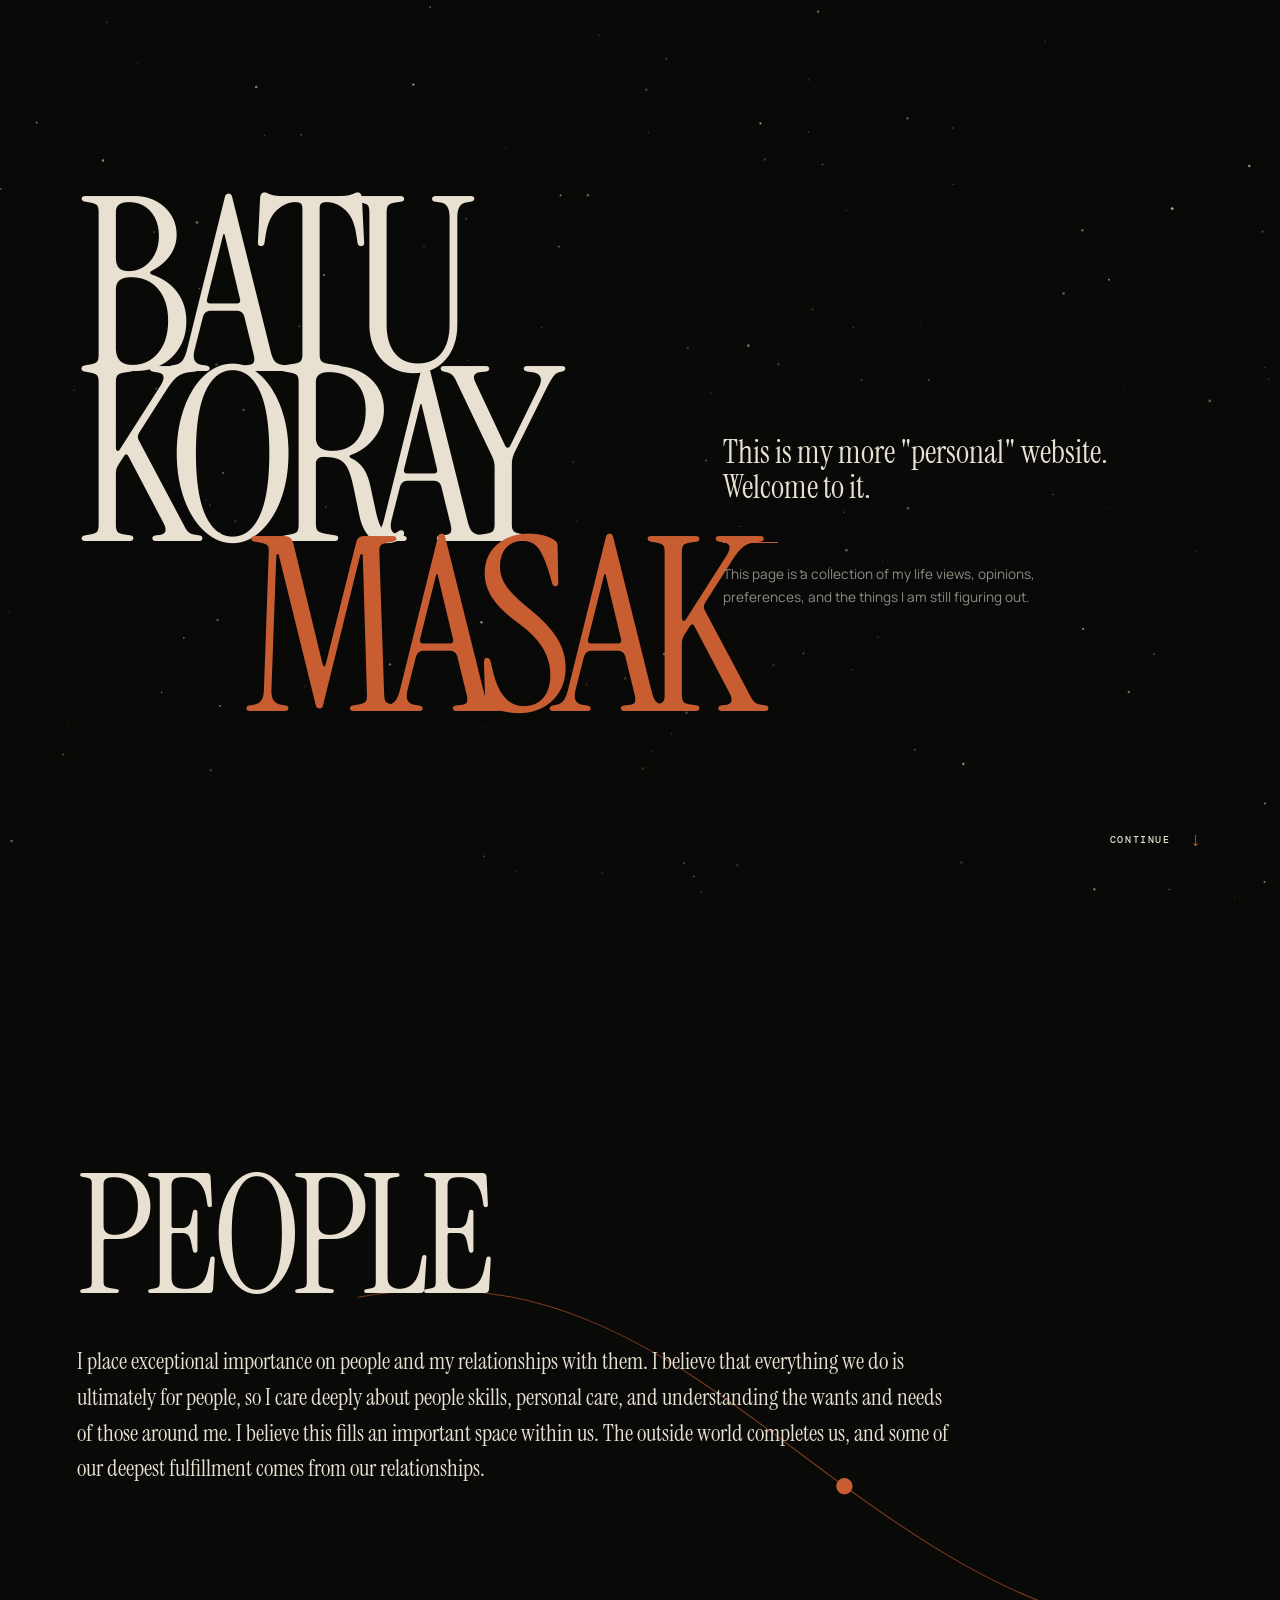
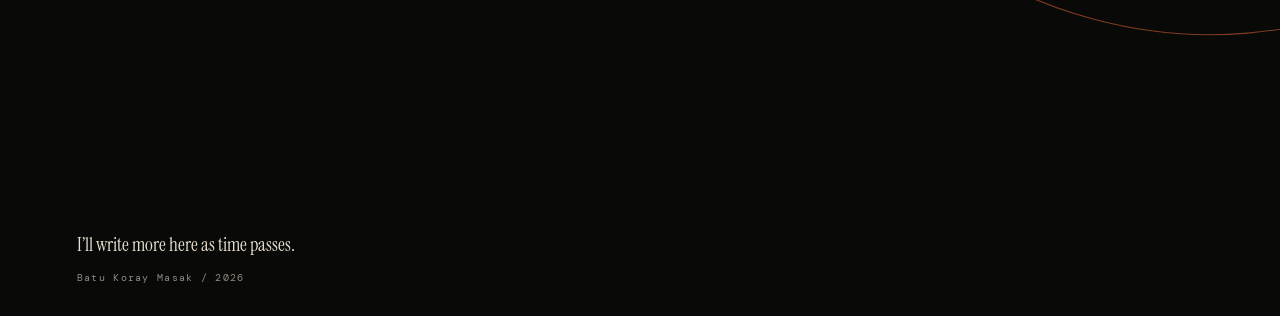
==== personal/index.html @ 29497f5e "feat: add personal website section with dynamic starfield background and updated hero content" ====
<!doctype html>
<html lang="en">
<head>
  <meta charset="utf-8">
  <meta name="viewport" content="width=device-width, initial-scale=1">
  <meta name="description" content="A personal page for Batu Koray Masak, a work in progress.">
  <meta name="theme-color" content="#090908">
  <title>Batu Koray Masak, Personal Page</title>
  <link rel="preconnect" href="https://fonts.googleapis.com">
  <link rel="preconnect" href="https://fonts.gstatic.com" crossorigin>
  <link href="https://fonts.googleapis.com/css2?family=DM+Mono:wght@400;500&family=Instrument+Serif:ital@0;1&family=Manrope:wght@400;500;600&display=swap" rel="stylesheet">
  <link rel="stylesheet" href="styles.css">
</head>
<body>
  <a class="skip-link" href="#main">Skip to content</a>
  <canvas id="starfield" aria-hidden="true"></canvas>

  <main id="main">
    <section class="hero" id="top" aria-labelledby="hero-title">
      <div class="hero-title" data-reveal>
        <h1 id="hero-title"><span>Batu Koray</span><span>Masak</span></h1>
      </div>
      <div class="hero-copy" data-reveal>
        <p class="hero-lede">This is my more "personal" website. Welcome to it.</p>
        <div class="rule"></div>
        <p class="hero-note">This page is a collection of my life views, opinions, preferences, and the things I am still figuring out.</p>
      </div>
      <a class="hero-scroll" href="#people"><span>Continue</span><span aria-hidden="true">↓</span></a>
    </section>

    <section class="section people-section" id="people" aria-labelledby="people-title">
      <div class="open-list" data-reveal>
        <article class="open-row people-row">
          <div class="row-heading"><h2 id="people-title">People</h2></div>
          <p>I place exceptional importance on people and my relationships with them. I believe that everything we do is ultimately for people, so I care deeply about people skills, personal care, and understanding the wants and needs of those around me. I believe this fills an important space within us. The outside world completes us, and some of our deepest fulfillment comes from our relationships.</p>
        </article>
      </div>
      <svg class="section-orbit people-orbit" viewBox="0 0 1000 500" aria-hidden="true">
        <path d="M-40 85 C190 20 330 155 475 260 S790 470 1045 355"></path>
        <circle cx="475" cy="260" r="8"></circle>
      </svg>
    </section>
  </main>

  <footer class="site-footer">
    <p class="footer-note">I’ll write more here as time passes.</p>
    <p class="footer-meta">Batu Koray Masak / 2026</p>
  </footer>

  <script src="main.js"></script>
</body>
</html>
---- personal/styles.css ----
:root {
  --space: #090908;
  --bone: #e8e0d0;
  --muted: #918c81;
  --rust: #c85d31;
  --line: rgba(232, 224, 208, .24);
  --display: "Instrument Serif", Georgia, serif;
  --sans: "Manrope", Arial, sans-serif;
  --mono: "DM Mono", monospace;
  --ease: cubic-bezier(.16, 1, .3, 1);
}

* { box-sizing: border-box; }
html { scroll-behavior: smooth; background: var(--space); }
body { margin: 0; overflow-x: hidden; background: var(--space); color: var(--bone); font-family: var(--sans); }
body::after { content: ""; position: fixed; inset: 0; z-index: 1; pointer-events: none; background: linear-gradient(180deg, rgba(9, 9, 8, .1), rgba(9, 9, 8, .32)); }
a { color: inherit; }
#starfield { position: fixed; inset: 0; z-index: 0; width: 100%; height: 100%; pointer-events: none; }
main { position: relative; z-index: 2; }
.site-footer { position: relative; z-index: 2; padding: 2rem clamp(1.2rem, 6vw, 7.5rem); }

.skip-link { position: fixed; z-index: 20; left: 1rem; top: -4rem; padding: .7rem .9rem; background: var(--bone); color: var(--space); font: .7rem var(--mono); text-decoration: none; }
.skip-link:focus { top: 1rem; }
.hero-scroll { color: var(--bone); font: 500 .65rem var(--mono); letter-spacing: .16em; text-decoration: none; text-transform: uppercase; }

.hero { position: relative; min-height: 100svh; padding: 6rem clamp(1.2rem, 6vw, 7.5rem) 5rem; display: grid; grid-template-columns: minmax(0, 1fr) minmax(260px, 30rem); align-items: center; gap: clamp(2rem, 8vw, 9rem); overflow: hidden; }
.hero-title { position: relative; z-index: 1; }
.hero h1 { margin: 0; color: var(--bone); font: 400 clamp(7rem, 19vw, 20rem)/.7 var(--display); letter-spacing: -.08em; text-transform: uppercase; }
.hero h1 span { display: block; }
.hero h1 span:last-child { margin-left: clamp(3rem, 13vw, 14rem); color: var(--rust); }
.hero-copy { position: relative; z-index: 1; max-width: 30rem; margin-top: 8rem; }
.hero-lede { max-width: 27rem; margin: 0; color: var(--bone); font: 400 clamp(1.55rem, 2.5vw, 2.5rem)/1.1 var(--display); }
.rule { width: 3.4rem; height: 1px; margin: 2.3rem 0 1.2rem; background: var(--rust); }
.hero-note { max-width: 22rem; margin: 0; color: var(--muted); font-size: .85rem; line-height: 1.7; }
.hero-scroll { position: absolute; right: clamp(1.2rem, 6vw, 7.5rem); bottom: 3rem; display: flex; gap: 1.2rem; align-items: center; }
.hero-scroll span:last-child { color: var(--rust); font-size: 1.2rem; transition: transform .3s var(--ease); }
.hero-scroll:hover span:last-child { transform: translateY(5px); }
.section-orbit { position: absolute; pointer-events: none; fill: none; stroke: rgba(200, 93, 49, .62); stroke-width: 1; }
.section-orbit circle { fill: var(--rust); stroke: none; }

.section { position: relative; min-height: 100svh; padding: 10rem clamp(1.2rem, 6vw, 7.5rem) 8rem; display: grid; grid-template-columns: minmax(15rem, .75fr) minmax(0, 1.25fr); gap: clamp(2rem, 8vw, 9rem); align-items: center; overflow: hidden; }
.people-section { grid-template-columns: minmax(0, 1fr); gap: 0; align-items: start; }
.open-list { position: relative; z-index: 1; max-width: 72rem; }
.open-row { position: relative; display: block; padding: clamp(3.5rem, 8vw, 7rem) 0; }
.open-row + .open-row { margin-top: 1rem; }
.open-row h2, .open-row h3 { margin: 0; color: var(--bone); letter-spacing: -.05em; text-transform: uppercase; }
.open-row h2 { font: 400 clamp(5rem, 13vw, 13rem)/.9 var(--display); }
.open-row h3 { font: 400 clamp(4.25rem, 11vw, 11rem)/.9 var(--display); }
.open-row p { max-width: 55rem; margin: 2rem 0 0; color: var(--bone); font: 400 clamp(1.2rem, 1.8vw, 1.7rem)/1.55 var(--display); }
.people-orbit { right: -8%; bottom: 3%; width: 80%; height: 66%; }
.footer-note { margin: 0 0 .8rem; color: var(--bone); font: 400 1.2rem/1.35 var(--display); }
.footer-meta { margin: 0; color: var(--muted); font: .62rem var(--mono); letter-spacing: .13em; }

[data-reveal] { opacity: 0; transform: translateY(1.4rem); transition: opacity .8s ease, transform 1s var(--ease); }
[data-reveal].is-visible { opacity: 1; transform: none; }
:focus-visible { outline: 1px solid var(--rust); outline-offset: .35rem; }

@media (max-width: 800px) {
  .hero { min-height: 100svh; padding-top: 4rem; display: block; }
  .hero h1 { font-size: clamp(6.7rem, 26vw, 12rem); }
  .hero h1 span:last-child { margin-left: 18vw; }
  .hero-copy { margin-top: 5rem; max-width: 21rem; }
  .hero-lede { font-size: 2rem; }
  .hero-scroll { right: 1.2rem; bottom: 2rem; }
  .section { min-height: 0; padding-top: 8rem; padding-bottom: 8rem; display: block; }
  .open-row { padding: 3.5rem 0; }
  .open-row p { max-width: 28rem; }
  .people-orbit { right: -55%; bottom: 15%; width: 145%; }
}

@media (prefers-reduced-motion: reduce) {
  html { scroll-behavior: auto; }
  [data-reveal] { opacity: 1; transform: none; transition: none; }
}
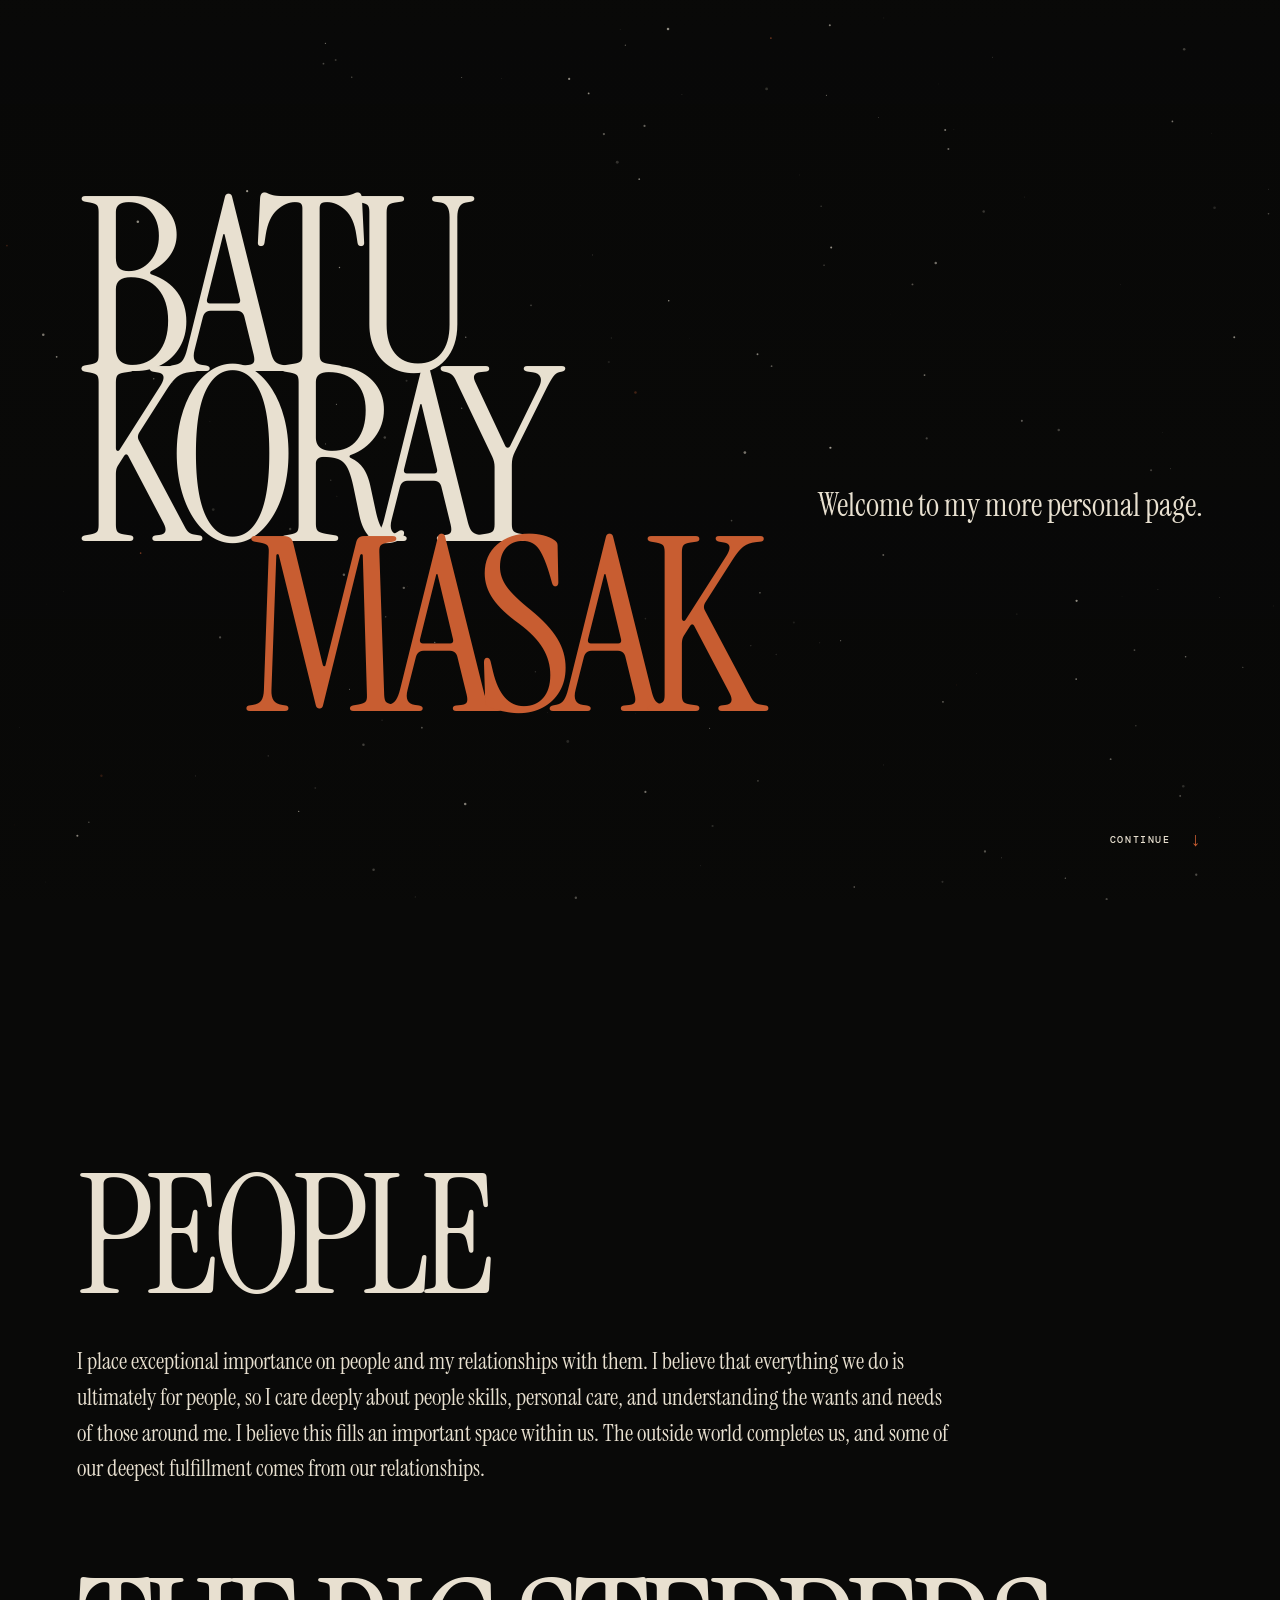
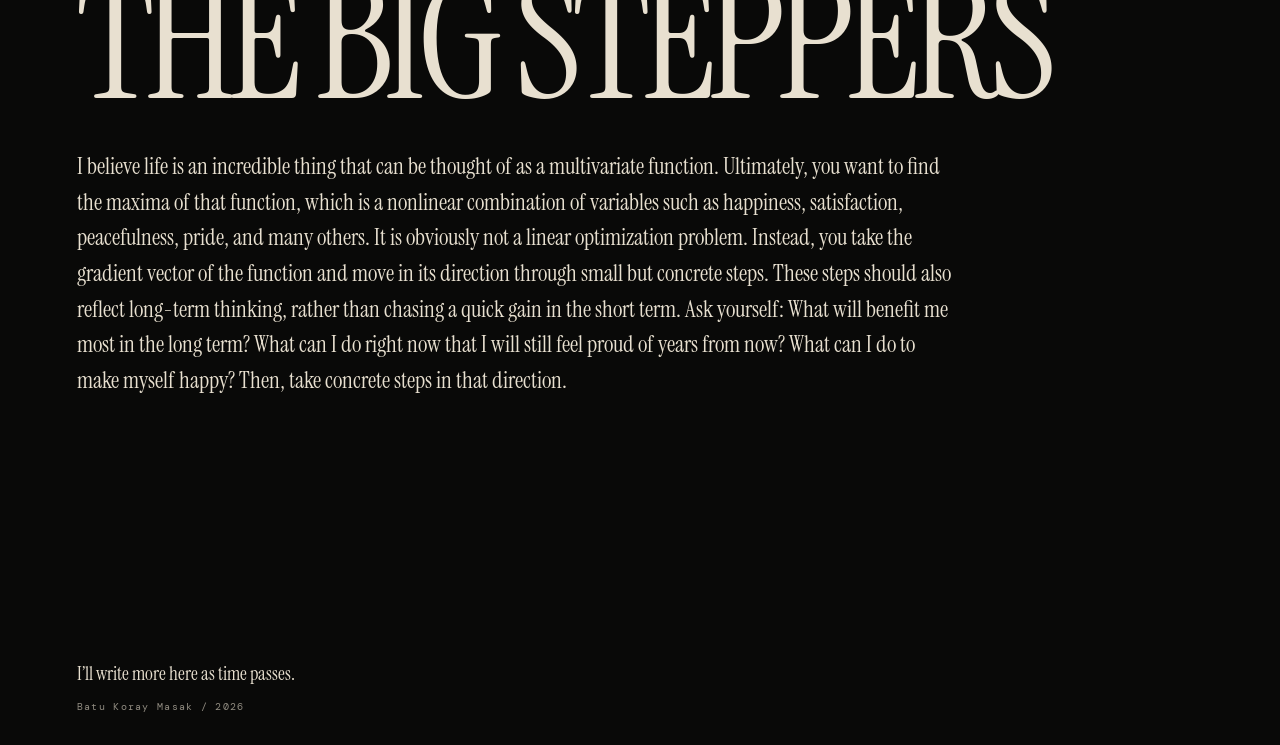
==== commit 3409d5a4: "feat: refine hero section content and add standalone section for 'The Big Steppers'" ====
--- a/personal/index.html
+++ b/personal/index.html
@@ -21,9 +21,7 @@
         <h1 id="hero-title"><span>Batu Koray</span><span>Masak</span></h1>
       </div>
       <div class="hero-copy" data-reveal>
-        <p class="hero-lede">This is my more "personal" website. Welcome to it.</p>
-        <div class="rule"></div>
-        <p class="hero-note">This page is a collection of my life views, opinions, preferences, and the things I am still figuring out.</p>
+        <p class="hero-lede">Welcome to my more personal page.</p>
       </div>
       <a class="hero-scroll" href="#people"><span>Continue</span><span aria-hidden="true">↓</span></a>
     </section>
@@ -35,10 +33,15 @@
           <p>I place exceptional importance on people and my relationships with them. I believe that everything we do is ultimately for people, so I care deeply about people skills, personal care, and understanding the wants and needs of those around me. I believe this fills an important space within us. The outside world completes us, and some of our deepest fulfillment comes from our relationships.</p>
         </article>
       </div>
-      <svg class="section-orbit people-orbit" viewBox="0 0 1000 500" aria-hidden="true">
-        <path d="M-40 85 C190 20 330 155 475 260 S790 470 1045 355"></path>
-        <circle cx="475" cy="260" r="8"></circle>
-      </svg>
+    </section>
+
+    <section class="section standalone-section" id="big-steppers" aria-labelledby="big-steppers-title">
+      <div class="open-list" data-reveal>
+        <article class="open-row">
+          <h2 id="big-steppers-title">The Big Steppers</h2>
+          <p>I believe life is an incredible thing that can be thought of as a multivariate function. Ultimately, you want to find the maxima of that function, which is a nonlinear combination of variables such as happiness, satisfaction, peacefulness, pride, and many others. It is obviously not a linear optimization problem. Instead, you take the gradient vector of the function and move in its direction through small but concrete steps. These steps should also reflect long-term thinking, rather than chasing a quick gain in the short term. Ask yourself: What will benefit me most in the long term? What can I do right now that I will still feel proud of years from now? What can I do to make myself happy? Then, take concrete steps in that direction.</p>
+        </article>
+      </div>
     </section>
   </main>
 
--- a/personal/styles.css
+++ b/personal/styles.css
@@ -28,18 +28,17 @@
 .hero h1 { margin: 0; color: var(--bone); font: 400 clamp(7rem, 19vw, 20rem)/.7 var(--display); letter-spacing: -.08em; text-transform: uppercase; }
 .hero h1 span { display: block; }
 .hero h1 span:last-child { margin-left: clamp(3rem, 13vw, 14rem); color: var(--rust); }
-.hero-copy { position: relative; z-index: 1; max-width: 30rem; margin-top: 8rem; }
-.hero-lede { max-width: 27rem; margin: 0; color: var(--bone); font: 400 clamp(1.55rem, 2.5vw, 2.5rem)/1.1 var(--display); }
-.rule { width: 3.4rem; height: 1px; margin: 2.3rem 0 1.2rem; background: var(--rust); }
-.hero-note { max-width: 22rem; margin: 0; color: var(--muted); font-size: .85rem; line-height: 1.7; }
+.hero-copy { position: relative; z-index: 1; justify-self: end; max-width: 34rem; margin-top: 6rem; }
+.hero-lede { max-width: 34rem; margin: 0; color: var(--bone); font: 400 clamp(1.55rem, 2.5vw, 2.5rem)/1.1 var(--display); }
 .hero-scroll { position: absolute; right: clamp(1.2rem, 6vw, 7.5rem); bottom: 3rem; display: flex; gap: 1.2rem; align-items: center; }
 .hero-scroll span:last-child { color: var(--rust); font-size: 1.2rem; transition: transform .3s var(--ease); }
 .hero-scroll:hover span:last-child { transform: translateY(5px); }
-.section-orbit { position: absolute; pointer-events: none; fill: none; stroke: rgba(200, 93, 49, .62); stroke-width: 1; }
-.section-orbit circle { fill: var(--rust); stroke: none; }
-
 .section { position: relative; min-height: 100svh; padding: 10rem clamp(1.2rem, 6vw, 7.5rem) 8rem; display: grid; grid-template-columns: minmax(15rem, .75fr) minmax(0, 1.25fr); gap: clamp(2rem, 8vw, 9rem); align-items: center; overflow: hidden; }
-.people-section { grid-template-columns: minmax(0, 1fr); gap: 0; align-items: start; }
+.people-section, .standalone-section { grid-template-columns: minmax(0, 1fr); gap: 0; align-items: start; }
+.people-section { min-height: auto; padding-bottom: 3rem; }
+.people-section .open-row { padding-bottom: 1rem; }
+.standalone-section { min-height: auto; padding-top: 0; }
+.standalone-section .open-row { padding-top: 1rem; }
 .open-list { position: relative; z-index: 1; max-width: 72rem; }
 .open-row { position: relative; display: block; padding: clamp(3.5rem, 8vw, 7rem) 0; }
 .open-row + .open-row { margin-top: 1rem; }
@@ -47,7 +46,6 @@
 .open-row h2 { font: 400 clamp(5rem, 13vw, 13rem)/.9 var(--display); }
 .open-row h3 { font: 400 clamp(4.25rem, 11vw, 11rem)/.9 var(--display); }
 .open-row p { max-width: 55rem; margin: 2rem 0 0; color: var(--bone); font: 400 clamp(1.2rem, 1.8vw, 1.7rem)/1.55 var(--display); }
-.people-orbit { right: -8%; bottom: 3%; width: 80%; height: 66%; }
 .footer-note { margin: 0 0 .8rem; color: var(--bone); font: 400 1.2rem/1.35 var(--display); }
 .footer-meta { margin: 0; color: var(--muted); font: .62rem var(--mono); letter-spacing: .13em; }
 
@@ -65,7 +63,6 @@
   .section { min-height: 0; padding-top: 8rem; padding-bottom: 8rem; display: block; }
   .open-row { padding: 3.5rem 0; }
   .open-row p { max-width: 28rem; }
-  .people-orbit { right: -55%; bottom: 15%; width: 145%; }
 }
 
 @media (prefers-reduced-motion: reduce) {
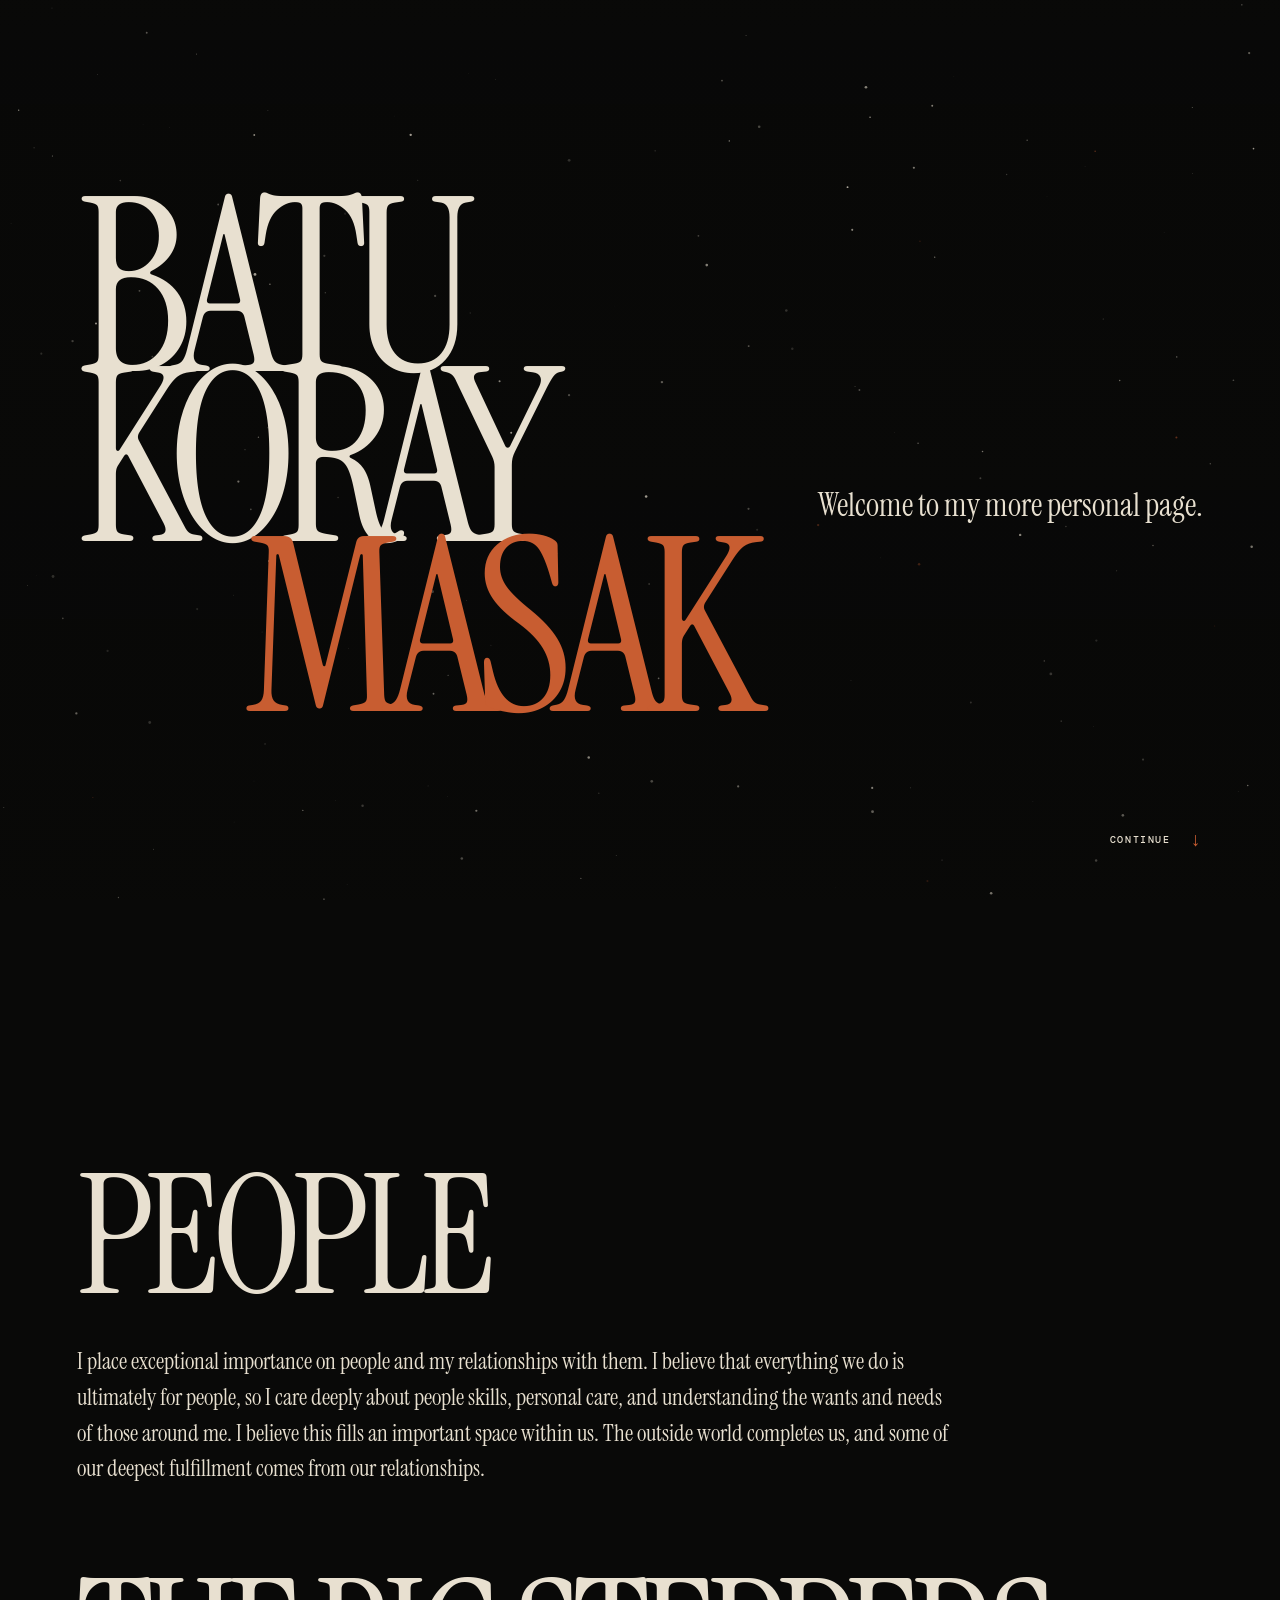
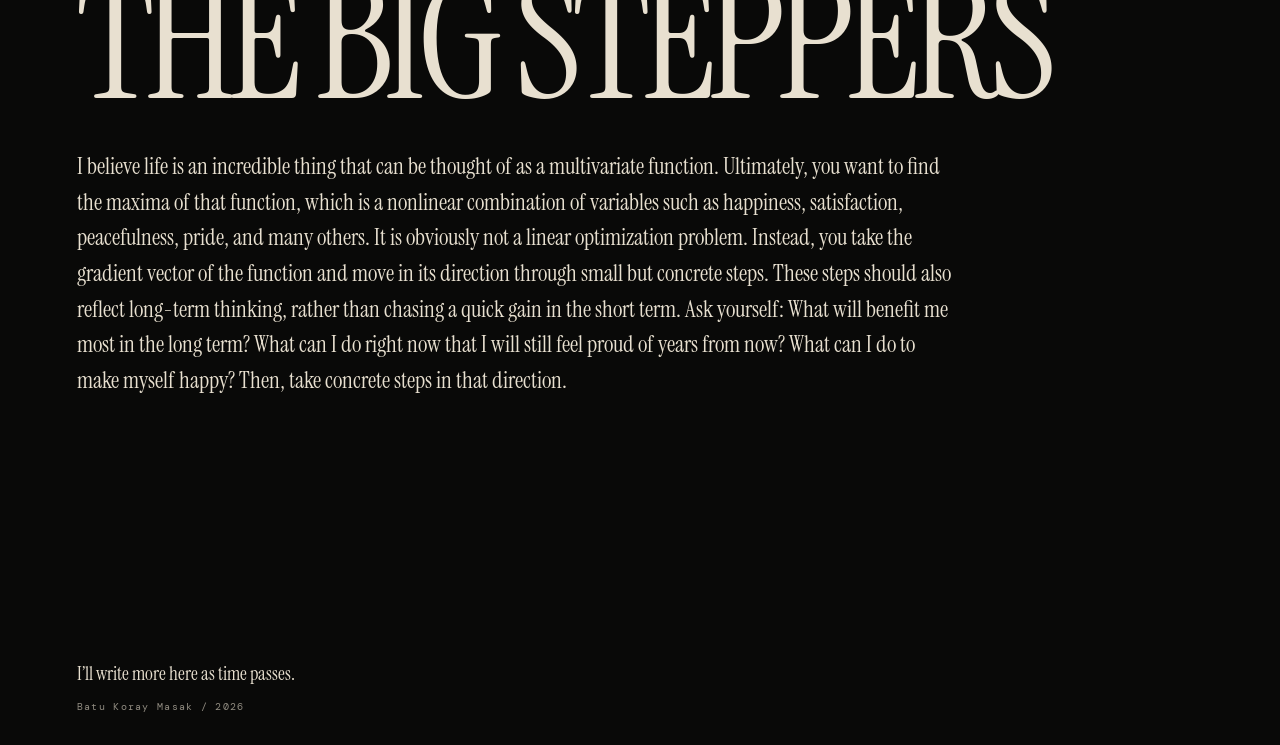
==== commit 00d2c35b: "Restore canonical URLs and expand image sitemap" ====
--- a/personal/index.html
+++ b/personal/index.html
@@ -4,6 +4,7 @@
   <meta charset="utf-8">
   <meta name="viewport" content="width=device-width, initial-scale=1">
   <meta name="description" content="A personal page for Batu Koray Masak, a work in progress.">
+  <link rel="canonical" href="https://batukoray.github.io/personal/">
   <meta name="theme-color" content="#090908">
   <title>Batu Koray Masak, Personal Page</title>
   <link rel="preconnect" href="https://fonts.googleapis.com">
